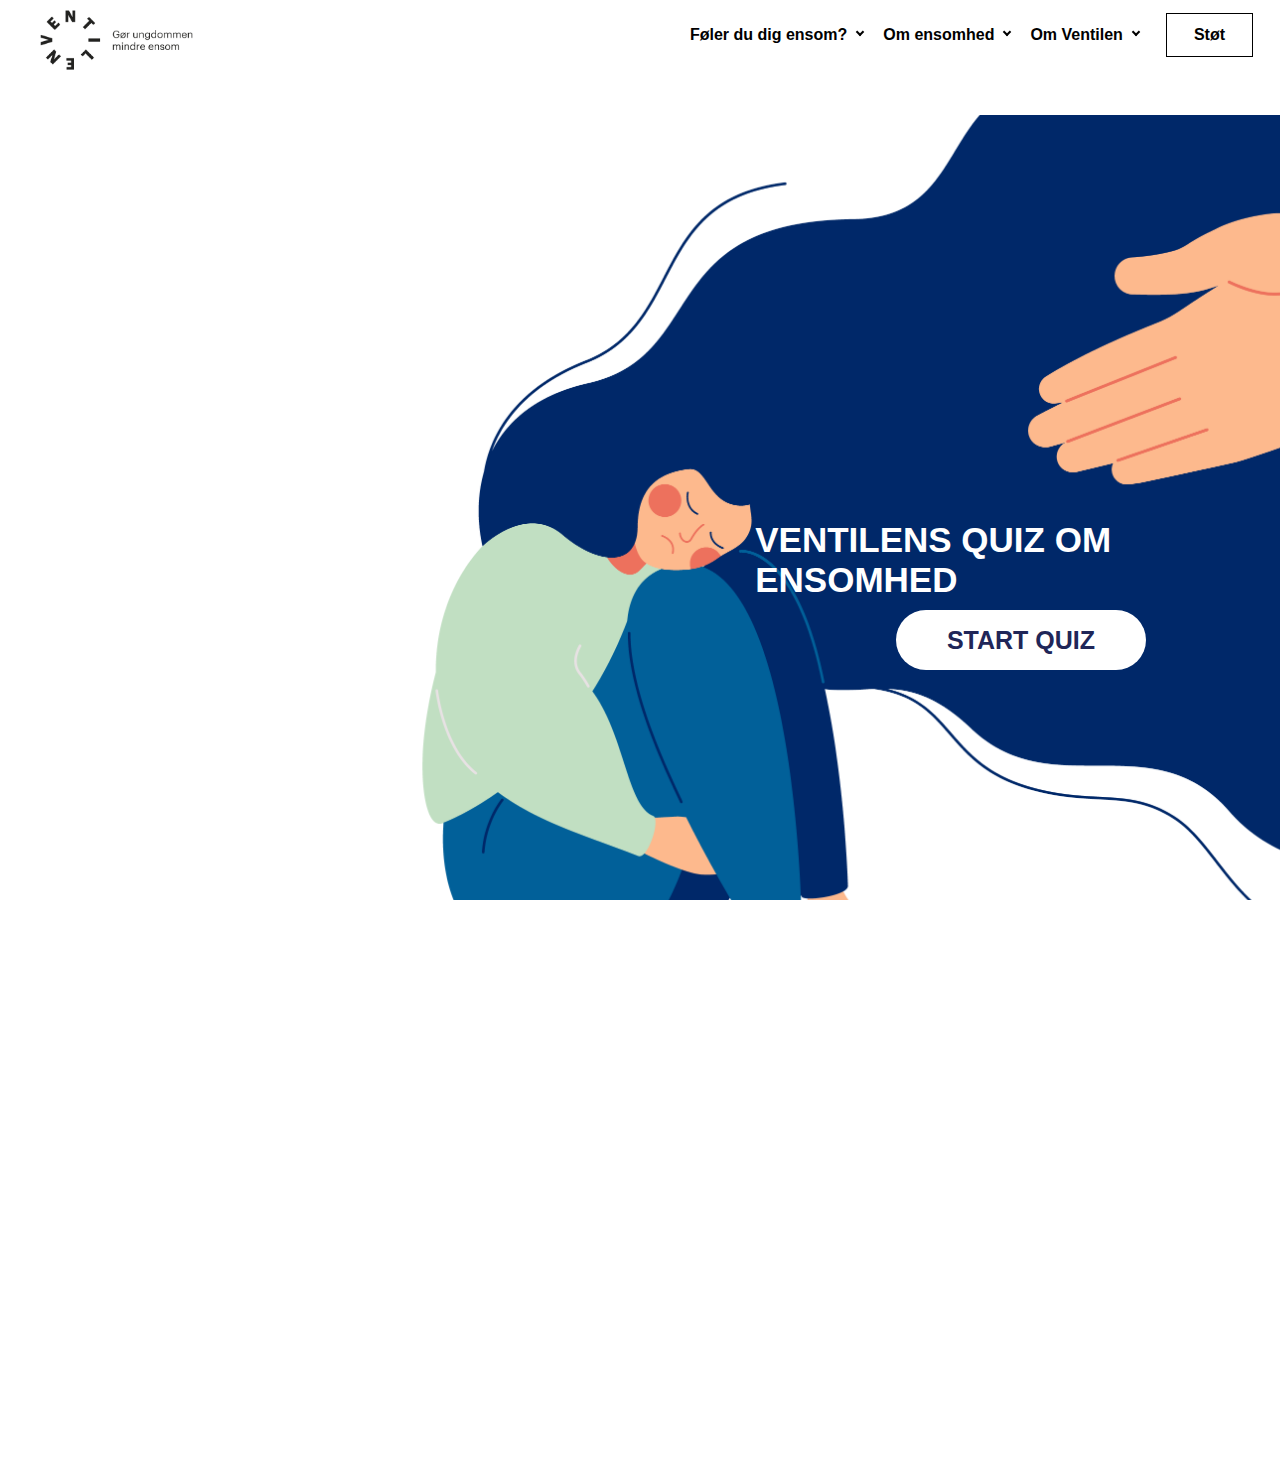
==== index.html @ 7a0beff2 "Update index.html" ====
<!DOCTYPE html>
<html lang="en">
<head>
  <meta charset="UTF-8">
  <meta name="viewport" content="width=device-width, initial-scale=1.0">
  <meta http-equiv="X-UA-Compatible" content="ie=edge">
  <link rel="stylesheet" href="stylesheet.css">
  <script defer src="martin.js"></script>
  <script defer src="ingi.js"></script>
  <script defer src="steffen.js"></script>
  <script  src="pernille.js"></script>
  <title>Ventilen - Quiz om ensomhed</title>
  <link rel='shortcut icon' type='image/x-icon' href='img/favicon.png' />
</head>

<body>
  <div class="header">
    <div class="menu-wrapper">
      <div class="logo">
        <img src="img/ventilen-logo.png" alt="">
      </div>
      <div class="menu">
        <ul>
          <li><a href="#">Føler du dig ensom?<i class="arrow"></i> </a></li>
          <li><a href="#">Om ensomhed<i class="arrow"></i></a> </li>
          <li><a href="#">Om Ventilen<i class="arrow"></i></a> </li>
          <li><a href="#">Støt</a> </li>
        </ul>
      </div>
    </div>
  </div>

  <div id="introduction" class="start" onclick="startquiz()">
    <div class ="intro_text">
        <h1>VENTILENS QUIZ OM ENSOMHED</h1>
  <div class="startquizbutton">
      <h2>START QUIZ</h2>
   </div>
   </div>
    <div class="background_image">
        <img src="img/ladywhite.png" alt="">
    </div>

</div>
<div class="wrapper">
  <div id="expand" onclick="expand()">
    <div class="expand-top">
      <h1>Tillykke! Du fik 5/5 rigtige.</h1>
    </div>
    <div class="expand-bottom">
      <div class="expand-left">
        <div class="wrapper1">
        <h2>Kontakt Ventilen Danmark</h2>
        <p>Hvis du vil vide noget om Ventilen som lands-organisation, om ensomhed blandt unge eller bare er i tvivl om, hvem du skal kontakte, så er det Ventilens sekretariat, du skal have fat i. Her sidder alle vores ansatte på et kontor i midten af Køben-<br>havn og venter bare på at høre fra dig.
        <br> <br>
        Vi kan fanges på telefon 70 20 83 08 hverdage kl. 10-16 med meget få undtagelser. Du er også meget velkommen til at skrive til sekretariatet på info@ventilen.dk. </p>
        </div>
        <div class="wrapper2">
        <h2>Følg med i, hvad vi laver</h2>
        <h3>Tilmeld dig vores nyhedsbrev</h3>

      <div id="error_message"></div>
        <form id="myform" onsubmit="return validation()">

         <div class="input_kasse">
             <input type="text" placeholder="Navn" id="name">
         </div>
         <div class="input_kasse">
              <input type="text" placeholder="Email" id="email">
         </div>

          <div class="submit_btn">
              <input type="submit">
          </div>
        </div>
      </div>
      <div class="expand-right">
        <div class="wrapper3">
        <a href="https://ventilen.dk/om-ensomhed/#hvad-er-ensomhed">Hvad er ensomhed?</a><br><br>
        <a href="https://ventilen.dk/om-ensomhed/#de-ensomme-unge">Læs mere om unge der er ensomme</a> <br><br>
        <a href="https://ventilen.dk/om-ensomhed/#hvad-kan-du-og-andre-goere">Hvad kan du og andre gøre?</a><br><br>
        <a href="https://ventilen.dk/for-unge/#modested-komsammen">Se Ventilen lokale tilbud</a><br><br>
        <a href="https://ventilen.dk/bliv-frivillig/">Læs mere om at blive frivillig</a><br><br>
        </div>
        <div class="wrapper4">
        <img src="img/friends.svg" alt="Venner">
        </div>
        <div class="wrapper5">
          <div class="some">
              <img src="img/instagram.png" alt="instagram-logo">
              <p>@ventilendanmark</p>
          </div>
          <div class="some">
            <img src="img/spotify.png" alt="spotify-logo">
            <p>Lyden af ensomhed</p>
          </div>


        </div>

      </div>
    </div>
  </div>


  <div class="progressbar-container" id="progressbar-container">
    <div class="bar-container">
      <div class="bar" id="bar">
      </div>
    </div>
  </div>


<div class="container">
    <div id="question-container">
      <div id="question">Hvad er ensomhed?</div>
      </div>
    <div id="question-container2">
      <div id="question">Hvor mange unge føler sig ensomme i Danmark?</div>
     </div>
</div>



<div class="flip-card-3D-wrapper">

  <div class="flip-card-456">
    <div id="flip-card4">
      <div class="flip-card-front4"><p>125.000</p><img src="img/kvindefacepalm.png" alt="hej4" class="card__illustrations"><button id="flip-card-btn-turn-to-back4"></button></div>
      <div class="flip-card-back4"><h3>Korrekt</h3><h4>125.000 unge føler sig ensomme. Regionale sundhedsprofiler viser, at 10-12% af de 16-29-årige ofte eller altid føler sig ensomme. Det svarer fx til, at 3 unge i hver klasse føler sig ensomme altid eller næsten altid.</h4><button id="flip-card-btn-turn-to-front4"></button><button id="nextbtn-korrekt4"class="nextbtn_style">Afslut</button></div>
      </div>
    <div id="flip-card5">
      <div class="flip-card-front5"><p>50.000</p><img src="img/kvindefacepalm.png" alt="hej5" class="card__illustrations"><button id="flip-card-btn-turn-to-back5"></button></div>
      <div class="flip-card-back5"><h3>Forkert</h3><h4>125.000 unge føler sig ensomme. Regionale sundhedsprofiler viser, at 10-12% af de 16-29-årige ofte eller altid føler sig ensomme. Det svarer fx til, at 3 unge i hver klasse føler sig ensomme altid eller næsten altid.</h4><button id="flip-card-btn-turn-to-front5"><button id="nextbtn-forkert5"class="nextbtn_style">Afslut</button></button></div>
    </div>
    <div id="flip-card6">
      <div class="flip-card-front6"><p>15.000</p><img src="img/manfacepalm.png" alt="hej6" class="card__illustrations"><button id="flip-card-btn-turn-to-back6"></button></div>
      <div class="flip-card-back6"><h3>Forkert</h3><h4>125.000 unge føler sig ensomme. Regionale sundhedsprofiler viser, at 10-12% af de 16-29-årige ofte eller altid føler sig ensomme. Det svarer fx til, at 3 unge i hver klasse føler sig ensomme altid eller næsten altid.</h4><button id="flip-card-btn-turn-to-front6"><button id="nextbtn-forkert6"class="nextbtn_style">Afslut</button></button></div>
</div> </div>

  <div class="flip-card-123">
    <div id="flip-card">
        <div class="flip-card-front"><p>En følelse, der opstår, når et menneske
          ikke får opfyldt sit sociale behov
          </p><img src="img/manfacepalm.png" alt="hej1" class="card__illustrations"><button id="flip-card-btn-turn-to-back"></button></div>
      	<div class="flip-card-back"><h3>Korrekt</h3><h4>Ensomhed er, når et menneske ikke får opfyldt sit sociale behov. Vi har alle brug for relationer til at opfylde disse, og vores sociale behov varierer også fra person til person. Nogle har kun brug for en eller to gode venner, mens andre har behov for at være en del af en større gruppe.</h4><button id="flip-card-btn-turn-to-front"></button><button id="nextbtn-korrekt"class="nextbtn_style">Næste</button></div></div>
    <div id="flip-card2">
        <div class="flip-card-front2"><p>En følelse, der opstår, når man er bange </p><img src="img/kvindefacepalm.png" alt="hej2" class="card__illustrations"><button id="flip-card-btn-turn-to-back2"></button></div>
      	<div class="flip-card-back2"><h3>Forkert</h3><h4>Ensomhed er, når et menneske ikke får opfyldt sit sociale behov. Vi har alle brug for relationer til at opfylde disse, og vores sociale behov varierer også fra person til person. Nogle har kun brug for en eller to gode venner, mens andre har behov for at være en del af en større gruppe.</h4><button id="flip-card-btn-turn-to-front2"><button id="nextbtn-forkert1"class="nextbtn_style">Næste</button></button></div>
      </div>
    <div id="flip-card3">
        <div class="flip-card-front3"><p>En følelse, der opstår, når man keder sig</p><img src="img/kvindefacepalm.png" alt="hej3" class="card__illustrations"><button id="flip-card-btn-turn-to-back3"></button></div>
        <div class="flip-card-back3"><h3>Forkert</h3><h4>Ensomhed er, når et menneske ikke får opfyldt sit sociale behov. Vi har alle brug for relationer til at opfylde disse, og vores sociale behov varierer også fra person til person. Nogle har kun brug for en eller to gode venner, mens andre har behov for at være en del af en større gruppe.</h4><button id="flip-card-btn-turn-to-front3"><button id="nextbtn-forkert2"class="nextbtn_style">Næste</button></button></div></div> </div>
</div>
<div class="slut_btn">
  <button id="afslut-btn" onclick="expand()">
    Afslut quiz
  </button>
</div>

</div>




</body>
</html>
---- stylesheet.css ----
body {
  display: flex;
  margin: 0;
  padding: 0;
  font-family: "Montserrat", sans-serif;
  flex-direction: column;
}
p {
  font-size: 1.1em;
  font-weight: 400;
}
h1 {
  font-size: 3em;
  font-weight: 700;
}
h2 {
  font-size: 1.8em;
  font-weight: 600;
}
h3 {
  font-size: 1.8em;
  font-weight: 500;
}

.wrapper {
  width: 1200px;
  height: 2000px;
  margin: 0 auto 0 auto;
}
.header {
  display: flex;
  height: 100px;
  width: 100%;
  align-items: center;
  background-color: #fff;
  margin-bottom: 5vh;
}
.menu-wrapper {
  width: 1200px;
  margin: 0 auto 0 auto;
  display: flex;
  justify-content: space-between;
}
.logo {
  display: flex;
}
.logo img {
  height: 60px;
  margin-top: 10px;
}
.menu {
  align-items: center;
  display: flex;
}
ul {
  display: flex;
  flex-direction: row;
}
li {
  display: flex;
  margin-left: 20px;
}
.menu a {
  font-weight: 600;
  text-decoration: none;
  color: #000;
  transition: 0.1s;
  font-size: 1em;
}
.menu a:hover {
  color: #e34a00;
}
.arrow {
  border: solid black;
  border-width: 0 2px 2px 0;
  display: inline-block;
  padding: 2px;
  transform: rotate(45deg);
  -webkit-transform: rotate(45deg);
  margin: 0 0 5px 10px;
}
.menu li:nth-child(4) {
  margin-left: 40px;
  padding: 0 15px 0 15px;
  outline: 1px solid #000;
  outline-offset: 12px;
}
#introduction {
  height: 90vh;
  background-color: #fff;
  transition: opacity 1s;
  position: relative;
}
.background_image img {
  height: 90vh;
  min-width: 75vw;
  margin-left: 25vw;
}

.intro_text h1 {
  position: absolute;
  font-size: 35px;
  margin-left: 59vw;
  margin-top: 45vh;
  color: #fff;
}
.startquizbutton {
  position: absolute;
  color: #202658;
  height: 60px;
  width: 250px;
  cursor: pointer;
  background-color: #fff;
  display: flex;
  justify-content: center;
  align-items: center;
  padding: 1% 1% 1% 1%;
  margin-left: 70vw;
  margin-top: 55vh;
  border-radius: 50px;
}
.startquizbutton h2 {
  font-size: 25px;
}

.startquizbutton:hover {
  background-color: transparent;
  color: #fff;
  border: 5px solid #fff;
}

/* martins nye kode */
/* martins nye kode */
/* martins nye kode */

html * {
  -webkit-font-smoothing: antialiased;
  -moz-osx-font-smoothing: grayscale;
}
*,
*:after,
*:before {
  -webkit-box-sizing: border-box;
  -moz-box-sizing: border-box;
  box-sizing: border-box;
}
html,
body {
  height: 100%;
  width: 100%;
  overflow: hidden;
}
.container {
  justify-content: center;
  align-items: center;

  position: relative;
  padding-top: 18vh;
  text-align: center;
}
#question {
  font-weight: 700;
  font-size: 40px;
  align-self: center;
}

#question-container2 {
  visibility: hidden;
}

.flip-card-3D-wrapper {
  width: 60%;
  height: 80%;
  max-width: 200px;
  max-height: 250px;
  position: relative;
  -o-perspective: 900px;
  -webkit-perspective: 900px;
  -ms-perspective: 900px;
  perspective: 900px;
  margin: 0 auto;
}

#flip-card2,
#flip-card4 {
  left: 300px;
}

#flip-card3,
#flip-card5 {
  right: 300px;
}

#flip-card,
#flip-card2,
#flip-card3,
#flip-card4,
#flip-card5,
#flip-card6 {
  width: 100%;
  height: 100%;
  text-align: center;
  margin: 50px auto;
  position: absolute;
  -o-transition: all 1s ease-in-out;
  -webkit-transition: all 1s ease-in-out;
  -ms-transition: all 1s ease-in-out;
  transition: all 1s ease-in-out;
  -o-transform-style: preserve-3d;
  -webkit-transform-style: preserve-3d;
  -ms-transform-style: preserve-3d;
  transform-style: preserve-3d;
}
.do-flip {
  -o-transform: rotateY(-180deg);
  -webkit-transform: rotateY(-180deg);
  -ms-transform: rotateY(-180deg);
  transform: rotateY(-180deg);
}
#flip-card-btn-turn-to-back2,
#flip-card-btn-turn-to-front2,
#flip-card-btn-turn-to-back4,
#flip-card-btn-turn-to-front4 {
  position: absolute;
  top: 50%;
  left: 50%;
  transform: translate(-50%, -50%);
  -ms-transform: translate(-50%, -50%);
  border-radius: 30px;
  width: 100%;
  height: 100%;
  right: 0px;
  background: transparent;
  cursor: pointer;
  border: none;
  outline: none;
}

#flip-card-btn-turn-to-back3,
#flip-card-btn-turn-to-front3,
#flip-card-btn-turn-to-back5,
#flip-card-btn-turn-to-front5 {
  position: absolute;
  top: 50%;
  left: 50%;
  transform: translate(-50%, -50%);
  -ms-transform: translate(-50%, -50%);
  border-radius: 30px;
  width: 100%;
  height: 100%;
  right: 0px;
  background: transparent;
  cursor: pointer;
  border: none;
  outline: none;
}

#flip-card-btn-turn-to-back,
#flip-card-btn-turn-to-front,
#flip-card-btn-turn-to-back6,
#flip-card-btn-turn-to-front6 {
  position: absolute;
  top: 50%;
  left: 50%;
  transform: translate(-50%, -50%);
  -ms-transform: translate(-50%, -50%);
  border-radius: 30px;
  width: 100%;
  height: 100%;
  right: 0px;
  background: transparent;
  cursor: pointer;
  border: none;
  outline: none;
}
#flip-card .flip-card-front,
#flip-card .flip-card-back,
#flip-card2 .flip-card-front2,
#flip-card2 .flip-card-back2,
#flip-card3 .flip-card-front3,
#flip-card3 .flip-card-back3,
#flip-card4 .flip-card-front4,
#flip-card4 .flip-card-back4,
#flip-card5 .flip-card-front5,
#flip-card5 .flip-card-back5,
#flip-card6 .flip-card-front6,
#flip-card6 .flip-card-back6 {
  width: 100%;
  height: 100%;
  position: absolute;
  -o-backface-visibility: hidden;
  -webkit-backface-visibility: hidden;
  -ms-backface-visibility: hidden;
  backface-visibility: hidden;
  z-index: 2;
  -webkit-box-shadow: 5px 6px 32px 2px rgba(133, 133, 133, 0.71);
  -moz-box-shadow: 5px 6px 32px 2px rgba(133, 133, 133, 0.71);
  box-shadow: 5px 6px 32px 2px rgba(133, 133, 133, 0.71);
}
#flip-card .flip-card-front,
#flip-card2 .flip-card-front2,
#flip-card3 .flip-card-front3,
#flip-card4 .flip-card-front4,
#flip-card5 .flip-card-front5,
#flip-card6 .flip-card-front6 {
  background: white;
}
#flip-card .flip-card-back,
#flip-card2 .flip-card-back2,
#flip-card3 .flip-card-back3,
#flip-card4 .flip-card-back4,
#flip-card5 .flip-card-back5,
#flip-card6 .flip-card-back6 {
  background: #c1dfc2;

  -o-transform: rotateY(180deg);
  -webkit-transform: rotateY(180deg);
  -ms-transform: rotateY(180deg);
  transform: rotateY(180deg);
}
#flip-card2 .flip-card-back2,
#flip-card4 .flip-card-back4 {
  background: #e34a00;

  -o-transform: rotateY(180deg);
  -webkit-transform: rotateY(180deg);
  -ms-transform: rotateY(180deg);
  transform: rotateY(180deg);
}
#flip-card3 .flip-card-back3,
#flip-card5 .flip-card-back5 {
  background: #e34a00;
  -o-transform: rotateY(180deg);
  -webkit-transform: rotateY(180deg);
  -ms-transform: rotateY(180deg);
  transform: rotateY(180deg);
}
#flip-card .flip-card-front p,
#flip-card .flip-card-back p,
#flip-card2 .flip-card-front2 p,
#flip-card2 .flip-card-back2 p,
#flip-card3 .flip-card-front3 p,
#flip-card3 .flip-card-back3 p,
#flip-card4 .flip-card-front4 p,
#flip-card4 .flip-card-back4 p,
#flip-card5 .flip-card-front5 p,
#flip-card5 .flip-card-back5 p,
#flip-card6 .flip-card-front6 p,
#flip-card6 .flip-card-back6 p {
  display: block;
  position: absolute;
  top: 55%;
  width: 100%;
  font-size: 16px;
}

#flip-card .flip-card-back h3,
#flip-card2 .flip-card-back2 h3,
#flip-card3 .flip-card-back3 h3,
#flip-card4 .flip-card-back4 h3,
#flip-card5 .flip-card-back5 h3,
#flip-card6 .flip-card-back6 h3 {
  display: block;
  position: absolute;
  top: 0%;
  width: 100%;
  color: #fff;
}

#flip-card .flip-card-back h4,
#flip-card2 .flip-card-back2 h4,
#flip-card3 .flip-card-back3 h4,
#flip-card4 .flip-card-back4 h4,
#flip-card5 .flip-card-back5 h4,
#flip-card6 .flip-card-back6 h4 {
  display: block;
  position: absolute;
  top: 20%;
  width: 100%;
  font-size: 12px;
  font-weight: 300;
  padding: 3px;
  color: #fff;
}

.flip-card-front,
.flip-card-back,
.flip-card-front2,
.flip-card-back2,
.flip-card-front3,
.flip-card-back3,
.flip-card-front4,
.flip-card-back4,
.flip-card-front5,
.flip-card-back5,
.flip-card-front6,
.flip-card-back6 {
  border-radius: 30px;
}
.nextbtn_style {
  position: absolute;
  top: 90%;
  left: 50%;
  transform: translate(-50%, -50%);
  -ms-transform: translate(-50%, -50%);
  border-radius: 30px;
  width: 50%;
  height: 10%;
  right: 0px;
  background: transparent;
  cursor: pointer;
  visibility: visible;
  border: 2px solid #fff;
  color: #fff;
  font-weight: 400;
  outline: none;
}
.nextbtn_style:hover {
  color: #e34a00;
  background-color: #fff;
}
/*
#nextbtn-korrekt {
  position: absolute;
  top: 90%;
  left: 50%;
  transform: translate(-50%, -50%);
  -ms-transform: translate(-50%, -50%);
  border-radius: 30px;
  width: 50%;
  height: 10%;
  right: 0px;
  background: transparent;
  cursor: pointer;
  visibility: visible;
  border: 2px solid #fff;
  color: #fff;
  /* skal give +1 korrekt*
}

#nextbtn-forkert1 {
  position: absolute;
  top: 90%;
  left: 50%;
  transform: translate(-50%, -50%);
  -ms-transform: translate(-50%, -50%);
  border-radius: 30px;
  width: 50%;
  height: 10%;
  right: 0px;
  background: transparent;
  cursor: pointer;
  visibility: visible;
  border: 2px solid #fff;
  color: #fff;
}

#nextbtn-forkert2 {
  position: absolute;
  top: 90%;
  left: 50%;
  transform: translate(-50%, -50%);
  -ms-transform: translate(-50%, -50%);
  border-radius: 30px;
  width: 50%;
  height: 10%;
  right: 0px;
  background: transparent;
  cursor: pointer;
  visibility: visible;
  border: 2px solid #fff;
  color: #fff;
}

#nextbtn-korrekt4 {
  position: absolute;
  top: 90%;
  left: 50%;
  transform: translate(-50%, -50%);
  -ms-transform: translate(-50%, -50%);
  border-radius: 30px;
  width: 50%;
  height: 10%;
  right: 0px;
  background: transparent;
  cursor: pointer;
  visibility: visible;
  border: 2px solid #fff;
  color: #fff;
  /* skal give +1 korrekt*
}

#nextbtn-forkert5 {
  position: absolute;
  top: 90%;
  left: 50%;
  transform: translate(-50%, -50%);
  -ms-transform: translate(-50%, -50%);
  border-radius: 30px;
  width: 50%;
  height: 10%;
  right: 0px;
  background: transparent;
  cursor: pointer;
  visibility: visible;
  border: 2px solid #fff;
  color: #fff;
}

#nextbtn-forkert6 {
  position: absolute;
  top: 90%;
  left: 50%;
  transform: translate(-50%, -50%);
  -ms-transform: translate(-50%, -50%);
  border-radius: 30px;
  width: 50%;
  height: 10%;
  right: 0px;
  background: transparent;
  cursor: pointer;
  visibility: visible;
  border: 2px solid #fff;
  color: #fff;
} */

.card__illustrations {
  display: block;
  max-width: 150px;
  max-height: 150px;
  margin: 0 auto 0px;
}

.progressbar-container {
  background: #fafafa;
  height: 10px;
  width: 60%;
  margin: 0 auto;
  border-radius: 10px;
}

.bar-container {
  background: #f0f0f0;
  height: 15px;
  width: 100%;
  border-radius: 10px;
}
.bar {
  background: #e34a00;
  height: 15px;
  width: 0%;
  border-radius: 10px;
  transition: width 400ms;
}
.slut_btn {
  align-content: center;
  justify-content: center;
  text-align: center;
}
#afslut-btn {
  width: 80px;
  height: 40px;
  background-color: #fff;
  box-shadow: 5px 6px 32px 2px grey;
  color: #e34a00;
  border: none;
  border-radius: 50px;
  outline: none;
}
#expand {
  height: 0;
  width: 1000px;
  margin-left: auto;
  margin-right: auto;
  background: #e34a00;
  display: none;
  border-radius: 20px;
  transition: 1s ease;
  color: #fff;
  visibility: hidden;
  display: flex;
  overflow: hidden;
}
.expand-top {
  width: 100%;
  height: 10%;
  top: 10%;
  text-align: center;
  font-size: 70%;
}

.expand-top h1 {
  padding-top: 20px;
}

.expand-bottom {
  display: flex;
  flex-direction: row;
  width: 100%;
  height: 85%;
}
.expand-left {
  width: 50%;
  height: 100%;
}
.expand-right {
  width: 50%;
  height: 100%;
}

.wrapper1 {
  width: 80%;
  padding: 10px;
  margin-left: 15%;
}

.wrapper1 h2 {
  text-align: left;
  margin-bottom: 20px;
  letter-spacing: 1px;
  color: #fff;
  font-family: "Montserrat", sans-serif;
  font-size: 25px;
}

.wrapper1 p {
  font-size: 15px;
}

.wrapper2 {
  padding: 5px;
  margin-left: 15%;
}

.wrapper2 h2 {
  text-align: left;
  margin-bottom: 20px;
  letter-spacing: 0.5px;
  color: #fff;
  font-family: "Montserrat", sans-serif;
  font-size: 25px;
}

.wrapper2 h3 {
  text-align: left;
  margin-bottom: 20px;
  letter-spacing: 0.5px;
  color: #fff;
  font-family: "Montserrat", sans-serif;
  font-size: 18px;
}

.input_kasse {
  margin-bottom: 10px;
  font-family: "Montserrat", sans-serif;
}

.input_kasse input[type="text"] {
  width: 80%;
  border: 1px solid #e0e0e0;
  padding: 10px;
  font-family: "Montserrat", sans-serif;
}

.submit_btn input[type="submit"] {
  border: 0;
  margin-top: 15px;
  padding: 10px;
  width: 80%;
  background: #fece0c;
  color: #fff;
  letter-spacing: 1px;
  border-radius: 10px;
  cursor: pointer;
}

#error_message {
  width: 80%;
  margin-bottom: 20px;
  padding: 0px;
  background: #fe8b8e;
  text-align: center;
  font-size: 14px;
  transition: all 0.5s ease;
}

.wrapper3 {
  width: 100%;
  padding: 10px;
  margin-left: 25%;
  margin-top: 14%;
}

.wrapper3 a {
  text-align: left;
  margin-bottom: 20px;
  color: #fff;
  font-size: 14px;
  font-family: "Montserrat", sans-serif;
}

.wrapper4 {
  width: 100%;
  margin-top: 41px;
}

.wrapper4 img {
  max-width: 50%;
  height: auto;
  margin-left: 25%;
}

.wrapper5 {
  width: 100%;
  padding: 10px;
  display: flex;
  flex-direction: row;
  justify-content: space-around;
  padding: 0 70px 0 70px;
}

.wrapper5 img {
  width: 38px;
  height: auto;
  margin-left: 40px;
}

.wrapper5 p {
  font-size: 12px;
}

.wrapper6 {
  width: 100%;

  padding: 10px;
}

.wrapper6 img {
  max-width: 5%;
  height: auto;
  margin-bottom: 5px;
  margin-left: 45px;
}

.wrapper6 p {
  font-size: 12px;
}
.some {
}
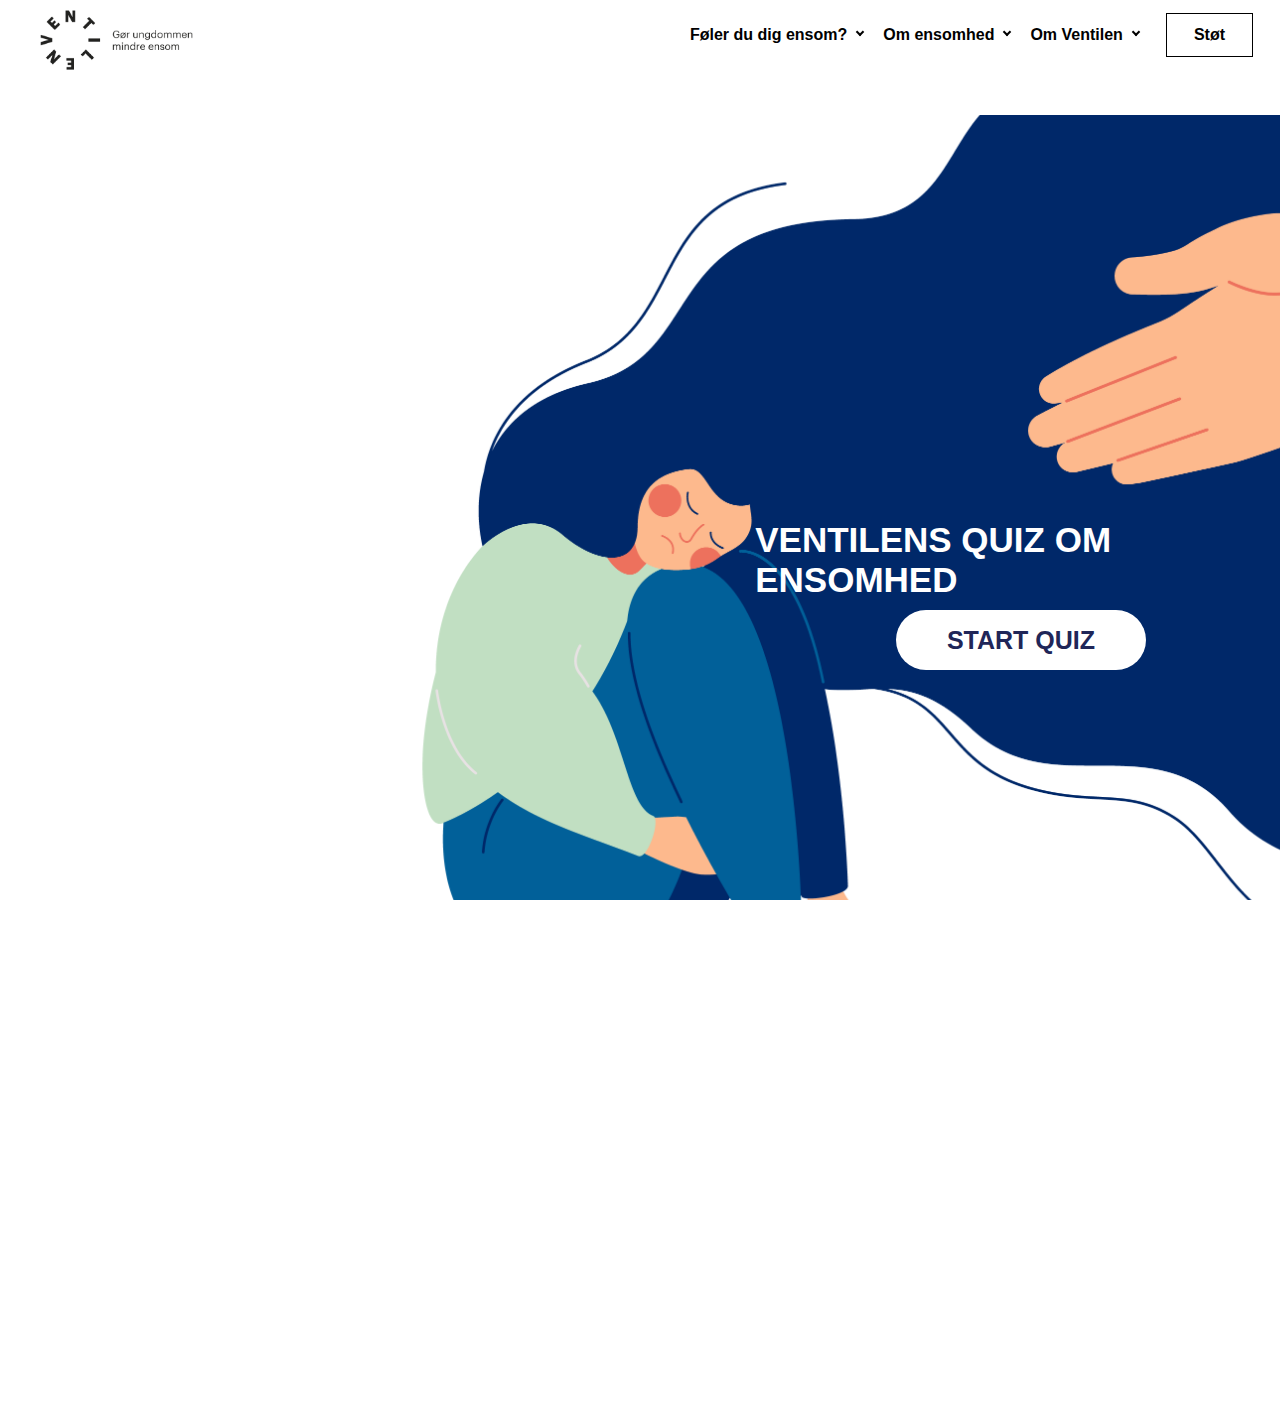
==== commit ae79da6f: "Update index.html" ====
--- a/index.html
+++ b/index.html
@@ -130,7 +130,7 @@
       <div class="flip-card-back4"><h3>Korrekt</h3><h4>125.000 unge føler sig ensomme. Regionale sundhedsprofiler viser, at 10-12% af de 16-29-årige ofte eller altid føler sig ensomme. Det svarer fx til, at 3 unge i hver klasse føler sig ensomme altid eller næsten altid.</h4><button id="flip-card-btn-turn-to-front4"></button><button id="nextbtn-korrekt4"class="nextbtn_style">Afslut</button></div>
       </div>
     <div id="flip-card5">
-      <div class="flip-card-front5"><p>50.000</p><img src="img/kvindefacepalm.png" alt="hej5" class="card__illustrations"><button id="flip-card-btn-turn-to-back5"></button></div>
+      <div class="flip-card-front5"><p>50.000</p><img src="img/sad.svg" alt="hej5" class="card__illustrations"><button id="flip-card-btn-turn-to-back5"></button></div>
       <div class="flip-card-back5"><h3>Forkert</h3><h4>125.000 unge føler sig ensomme. Regionale sundhedsprofiler viser, at 10-12% af de 16-29-årige ofte eller altid føler sig ensomme. Det svarer fx til, at 3 unge i hver klasse føler sig ensomme altid eller næsten altid.</h4><button id="flip-card-btn-turn-to-front5"><button id="nextbtn-forkert5"class="nextbtn_style">Afslut</button></button></div>
     </div>
     <div id="flip-card6">
@@ -149,7 +149,7 @@
       	<div class="flip-card-back2"><h3>Forkert</h3><h4>Ensomhed er, når et menneske ikke får opfyldt sit sociale behov. Vi har alle brug for relationer til at opfylde disse, og vores sociale behov varierer også fra person til person. Nogle har kun brug for en eller to gode venner, mens andre har behov for at være en del af en større gruppe.</h4><button id="flip-card-btn-turn-to-front2"><button id="nextbtn-forkert1"class="nextbtn_style">Næste</button></button></div>
       </div>
     <div id="flip-card3">
-        <div class="flip-card-front3"><p>En følelse, der opstår, når man keder sig</p><img src="img/kvindefacepalm.png" alt="hej3" class="card__illustrations"><button id="flip-card-btn-turn-to-back3"></button></div>
+        <div class="flip-card-front3"><p>En følelse, der opstår, når man keder sig</p><img src="img/sad.svg" alt="hej3" class="card__illustrations"><button id="flip-card-btn-turn-to-back3"></button></div>
         <div class="flip-card-back3"><h3>Forkert</h3><h4>Ensomhed er, når et menneske ikke får opfyldt sit sociale behov. Vi har alle brug for relationer til at opfylde disse, og vores sociale behov varierer også fra person til person. Nogle har kun brug for en eller to gode venner, mens andre har behov for at være en del af en større gruppe.</h4><button id="flip-card-btn-turn-to-front3"><button id="nextbtn-forkert2"class="nextbtn_style">Næste</button></button></div></div> </div>
 </div>
 <div class="slut_btn">
--- a/stylesheet.css
+++ b/stylesheet.css
@@ -153,15 +153,14 @@
 .container {
   justify-content: center;
   align-items: center;
-
   position: relative;
-  padding-top: 18vh;
   text-align: center;
 }
 #question {
-  font-weight: 700;
+  font-weight: 400;
   font-size: 40px;
   align-self: center;
+  padding-top: 7vh;
 }
 
 #question-container2 {
@@ -171,8 +170,8 @@
 .flip-card-3D-wrapper {
   width: 60%;
   height: 80%;
-  max-width: 200px;
-  max-height: 250px;
+  max-width: 220px;
+  max-height: 300px;
   position: relative;
   -o-perspective: 900px;
   -webkit-perspective: 900px;
@@ -309,7 +308,6 @@
 #flip-card2 .flip-card-back2,
 #flip-card3 .flip-card-back3,
 #flip-card4 .flip-card-back4,
-#flip-card5 .flip-card-back5,
 #flip-card6 .flip-card-back6 {
   background: #c1dfc2;
 
@@ -319,7 +317,7 @@
   transform: rotateY(180deg);
 }
 #flip-card2 .flip-card-back2,
-#flip-card4 .flip-card-back4 {
+#flip-card6 .flip-card-back6 {
   background: #e34a00;
 
   -o-transform: rotateY(180deg);
@@ -335,6 +333,8 @@
   -ms-transform: rotateY(180deg);
   transform: rotateY(180deg);
 }
+
+
 #flip-card .flip-card-front p,
 #flip-card .flip-card-back p,
 #flip-card2 .flip-card-front2 p,
@@ -349,7 +349,7 @@
 #flip-card6 .flip-card-back6 p {
   display: block;
   position: absolute;
-  top: 55%;
+  top: 65%;
   width: 100%;
   font-size: 16px;
 }
@@ -379,7 +379,7 @@
   width: 100%;
   font-size: 12px;
   font-weight: 300;
-  padding: 3px;
+  padding: 13px;
   color: #fff;
 }
 
@@ -529,6 +529,7 @@
   max-width: 150px;
   max-height: 150px;
   margin: 0 auto 0px;
+  margin-top: 12%;
 }
 
 .progressbar-container {
@@ -746,4 +747,5 @@
   font-size: 12px;
 }
 .some {
-}
+  cursor: pointer;
+}
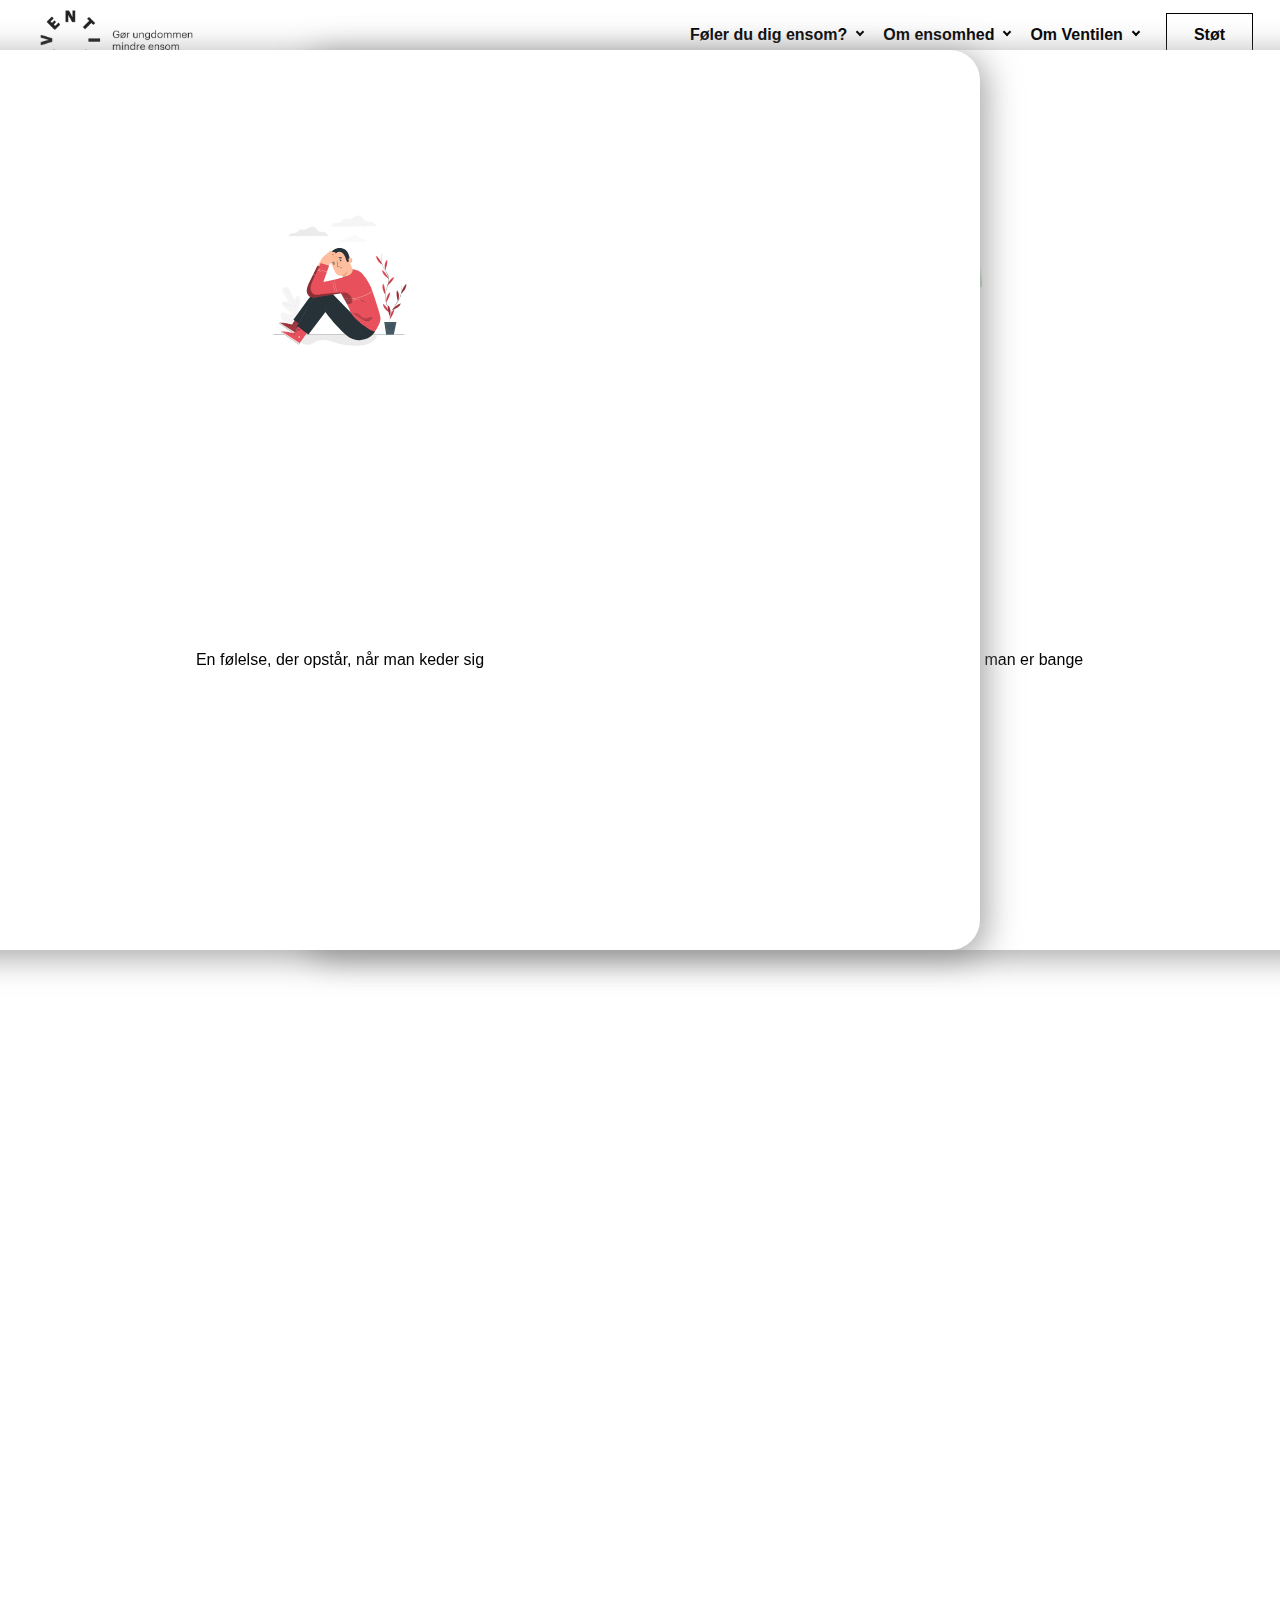
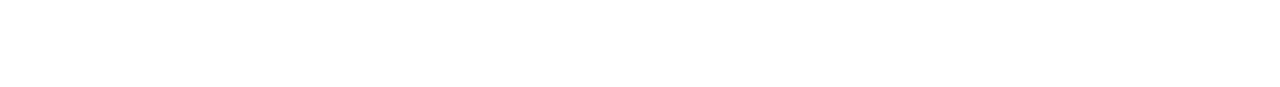
==== commit ffafe611: "Update index.html" ====
--- a/index.html
+++ b/index.html
@@ -1,5 +1,5 @@
 <!DOCTYPE html>
-<html lang="en">
+<html lang="da">
 <head>
   <meta charset="UTF-8">
   <meta name="viewport" content="width=device-width, initial-scale=1.0">
@@ -17,7 +17,7 @@
   <div class="header">
     <div class="menu-wrapper">
       <div class="logo">
-        <img src="img/ventilen-logo.png" alt="">
+        <img src="img/ventilen.png" alt="">
       </div>
       <div class="menu">
         <ul>
@@ -30,6 +30,7 @@
     </div>
   </div>
 
+
   <div id="introduction" class="start" onclick="startquiz()">
     <div class ="intro_text">
         <h1>VENTILENS QUIZ OM ENSOMHED</h1>
@@ -38,8 +39,9 @@
    </div>
    </div>
     <div class="background_image">
-        <img src="img/ladywhite.png" alt="">
+        <img src="img/mødestedforensomme.png" alt="">
     </div>
+
 
 </div>
 <div class="wrapper">
@@ -60,7 +62,7 @@
         <h3>Tilmeld dig vores nyhedsbrev</h3>
 
       <div id="error_message"></div>
-        <form id="myform" onsubmit="return validation()">
+        <form id="myform" onsubmit="return validation()"></form>
 
          <div class="input_kasse">
              <input type="text" placeholder="Navn" id="name">
@@ -83,7 +85,7 @@
         <a href="https://ventilen.dk/bliv-frivillig/">Læs mere om at blive frivillig</a><br><br>
         </div>
         <div class="wrapper4">
-        <img src="img/friends.svg" alt="Venner">
+        <img src="img/ensommeunge.svg" alt="Unge">
         </div>
         <div class="wrapper5">
           <div class="some">
@@ -126,31 +128,56 @@
 
   <div class="flip-card-456">
     <div id="flip-card4">
+<<<<<<< Updated upstream
       <div class="flip-card-front4"><p>125.000</p><img src="img/kvindefacepalm.png" alt="hej4" class="card__illustrations"><button id="flip-card-btn-turn-to-back4"></button></div>
+      <div class="flip-card-back4"><h3>Korrekt</h3><h4>125.000 unge føler sig ensomme. Regionale sundhedsprofiler viser, at 10-12% af de 16-29-årige ofte eller altid føler sig ensomme. Det svarer fx til, at 3 unge i hver klasse føler sig ensomme altid eller næsten altid.</h4><button id="flip-card-btn-turn-to-front4"></button><button id="nextbtn-korrekt4" class="nextbtn_style">Afslut</button></div>
+      </div>
+    <div id="flip-card5">
+      <div class="flip-card-front5"><p>50.000</p><img src="img/sad.svg" alt="hej5" class="card__illustrations"><button id="flip-card-btn-turn-to-back5"></button></div>
+      <div class="flip-card-back5"><h3>Forkert</h3><h4>125.000 unge føler sig ensomme. Regionale sundhedsprofiler viser, at 10-12% af de 16-29-årige ofte eller altid føler sig ensomme. Det svarer fx til, at 3 unge i hver klasse føler sig ensomme altid eller næsten altid.</h4><button id="flip-card-btn-turn-to-front5"><button id="nextbtn-forkert5" class="nextbtn_style">Afslut</button></button></div>
+    </div>
+    <div id="flip-card6">
+      <div class="flip-card-front6"><p>15.000</p><img src="img/manfacepalm.png" alt="hej6" class="card__illustrations"><button id="flip-card-btn-turn-to-back6"></button></div>
+      <div class="flip-card-back6"><h3>Forkert</h3><h4>125.000 unge føler sig ensomme. Regionale sundhedsprofiler viser, at 10-12% af de 16-29-årige ofte eller altid føler sig ensomme. Det svarer fx til, at 3 unge i hver klasse føler sig ensomme altid eller næsten altid.</h4><button id="flip-card-btn-turn-to-front6"><button id="nextbtn-forkert6" class="nextbtn_style">Afslut</button></button></div>
+=======
+      <div class="flip-card-front4"><p>125.000</p><img src="img/ensomhed.png" alt="hej4" class="card__illustrations"><button id="flip-card-btn-turn-to-back4"></button></div>
       <div class="flip-card-back4"><h3>Korrekt</h3><h4>125.000 unge føler sig ensomme. Regionale sundhedsprofiler viser, at 10-12% af de 16-29-årige ofte eller altid føler sig ensomme. Det svarer fx til, at 3 unge i hver klasse føler sig ensomme altid eller næsten altid.</h4><button id="flip-card-btn-turn-to-front4"></button><button id="nextbtn-korrekt4"class="nextbtn_style">Afslut</button></div>
       </div>
     <div id="flip-card5">
-      <div class="flip-card-front5"><p>50.000</p><img src="img/sad.svg" alt="hej5" class="card__illustrations"><button id="flip-card-btn-turn-to-back5"></button></div>
+      <div class="flip-card-front5"><p>50.000</p><img src="img/ensom.svg" alt="hej5" class="card__illustrations"><button id="flip-card-btn-turn-to-back5"></button></div>
       <div class="flip-card-back5"><h3>Forkert</h3><h4>125.000 unge føler sig ensomme. Regionale sundhedsprofiler viser, at 10-12% af de 16-29-årige ofte eller altid føler sig ensomme. Det svarer fx til, at 3 unge i hver klasse føler sig ensomme altid eller næsten altid.</h4><button id="flip-card-btn-turn-to-front5"><button id="nextbtn-forkert5"class="nextbtn_style">Afslut</button></button></div>
     </div>
     <div id="flip-card6">
-      <div class="flip-card-front6"><p>15.000</p><img src="img/manfacepalm.png" alt="hej6" class="card__illustrations"><button id="flip-card-btn-turn-to-back6"></button></div>
+      <div class="flip-card-front6"><p>15.000</p><img src="img/alene.png" alt="hej6" class="card__illustrations"><button id="flip-card-btn-turn-to-back6"></button></div>
       <div class="flip-card-back6"><h3>Forkert</h3><h4>125.000 unge føler sig ensomme. Regionale sundhedsprofiler viser, at 10-12% af de 16-29-årige ofte eller altid føler sig ensomme. Det svarer fx til, at 3 unge i hver klasse føler sig ensomme altid eller næsten altid.</h4><button id="flip-card-btn-turn-to-front6"><button id="nextbtn-forkert6"class="nextbtn_style">Afslut</button></button></div>
+>>>>>>> Stashed changes
 </div> </div>
 
   <div class="flip-card-123">
     <div id="flip-card">
         <div class="flip-card-front"><p>En følelse, der opstår, når et menneske
           ikke får opfyldt sit sociale behov
+<<<<<<< Updated upstream
           </p><img src="img/manfacepalm.png" alt="hej1" class="card__illustrations"><button id="flip-card-btn-turn-to-back"></button></div>
+      	<div class="flip-card-back"><h3>Korrekt</h3><h4>Ensomhed er, når et menneske ikke får opfyldt sit sociale behov. Vi har alle brug for relationer til at opfylde disse, og vores sociale behov varierer også fra person til person. Nogle har kun brug for en eller to gode venner, mens andre har behov for at være en del af en større gruppe.</h4><button id="flip-card-btn-turn-to-front"></button><button id="nextbtn-korrekt" class="nextbtn_style">Næste</button></div></div>
+    <div id="flip-card2">
+        <div class="flip-card-front2"><p>En følelse, der opstår, når man er bange </p><img src="img/kvindefacepalm.png" alt="hej2" class="card__illustrations"><button id="flip-card-btn-turn-to-back2"></button></div>
+      	<div class="flip-card-back2"><h3>Forkert</h3><h4>Ensomhed er, når et menneske ikke får opfyldt sit sociale behov. Vi har alle brug for relationer til at opfylde disse, og vores sociale behov varierer også fra person til person. Nogle har kun brug for en eller to gode venner, mens andre har behov for at være en del af en større gruppe.</h4><button id="flip-card-btn-turn-to-front2"><button id="nextbtn-forkert1" class="nextbtn_style">Næste</button></button></div>
+      </div>
+    <div id="flip-card3">
+        <div class="flip-card-front3"><p>En følelse, der opstår, når man keder sig</p><img src="img/sad.svg" alt="hej3" class="card__illustrations"><button id="flip-card-btn-turn-to-back3"></button></div>
+        <div class="flip-card-back3"><h3>Forkert</h3><h4>Ensomhed er, når et menneske ikke får opfyldt sit sociale behov. Vi har alle brug for relationer til at opfylde disse, og vores sociale behov varierer også fra person til person. Nogle har kun brug for en eller to gode venner, mens andre har behov for at være en del af en større gruppe.</h4><button id="flip-card-btn-turn-to-front3"><button id="nextbtn-forkert2" class="nextbtn_style">Næste</button></button></div></div> </div>
+=======
+        </p><img src="img/alene.png" alt="hej1" class="card__illustrations"><button id="flip-card-btn-turn-to-back"></button></div>
       	<div class="flip-card-back"><h3>Korrekt</h3><h4>Ensomhed er, når et menneske ikke får opfyldt sit sociale behov. Vi har alle brug for relationer til at opfylde disse, og vores sociale behov varierer også fra person til person. Nogle har kun brug for en eller to gode venner, mens andre har behov for at være en del af en større gruppe.</h4><button id="flip-card-btn-turn-to-front"></button><button id="nextbtn-korrekt"class="nextbtn_style">Næste</button></div></div>
     <div id="flip-card2">
-        <div class="flip-card-front2"><p>En følelse, der opstår, når man er bange </p><img src="img/kvindefacepalm.png" alt="hej2" class="card__illustrations"><button id="flip-card-btn-turn-to-back2"></button></div>
+        <div class="flip-card-front2"><p>En følelse, der opstår, når man er bange </p><img src="img/ensomhed.png" alt="hej2" class="card__illustrations"><button id="flip-card-btn-turn-to-back2"></button></div>
       	<div class="flip-card-back2"><h3>Forkert</h3><h4>Ensomhed er, når et menneske ikke får opfyldt sit sociale behov. Vi har alle brug for relationer til at opfylde disse, og vores sociale behov varierer også fra person til person. Nogle har kun brug for en eller to gode venner, mens andre har behov for at være en del af en større gruppe.</h4><button id="flip-card-btn-turn-to-front2"><button id="nextbtn-forkert1"class="nextbtn_style">Næste</button></button></div>
       </div>
     <div id="flip-card3">
-        <div class="flip-card-front3"><p>En følelse, der opstår, når man keder sig</p><img src="img/sad.svg" alt="hej3" class="card__illustrations"><button id="flip-card-btn-turn-to-back3"></button></div>
+        <div class="flip-card-front3"><p>En følelse, der opstår, når man keder sig</p><img src="img/ensom.svg" alt="hej3" class="card__illustrations"><button id="flip-card-btn-turn-to-back3"></button></div>
         <div class="flip-card-back3"><h3>Forkert</h3><h4>Ensomhed er, når et menneske ikke får opfyldt sit sociale behov. Vi har alle brug for relationer til at opfylde disse, og vores sociale behov varierer også fra person til person. Nogle har kun brug for en eller to gode venner, mens andre har behov for at være en del af en større gruppe.</h4><button id="flip-card-btn-turn-to-front3"><button id="nextbtn-forkert2"class="nextbtn_style">Næste</button></button></div></div> </div>
+>>>>>>> Stashed changes
 </div>
 <div class="slut_btn">
   <button id="afslut-btn" onclick="expand()">
--- a/stylesheet.css
+++ b/stylesheet.css
@@ -333,7 +333,6 @@
   -ms-transform: rotateY(180deg);
   transform: rotateY(180deg);
 }
-
 
 #flip-card .flip-card-front p,
 #flip-card .flip-card-back p,
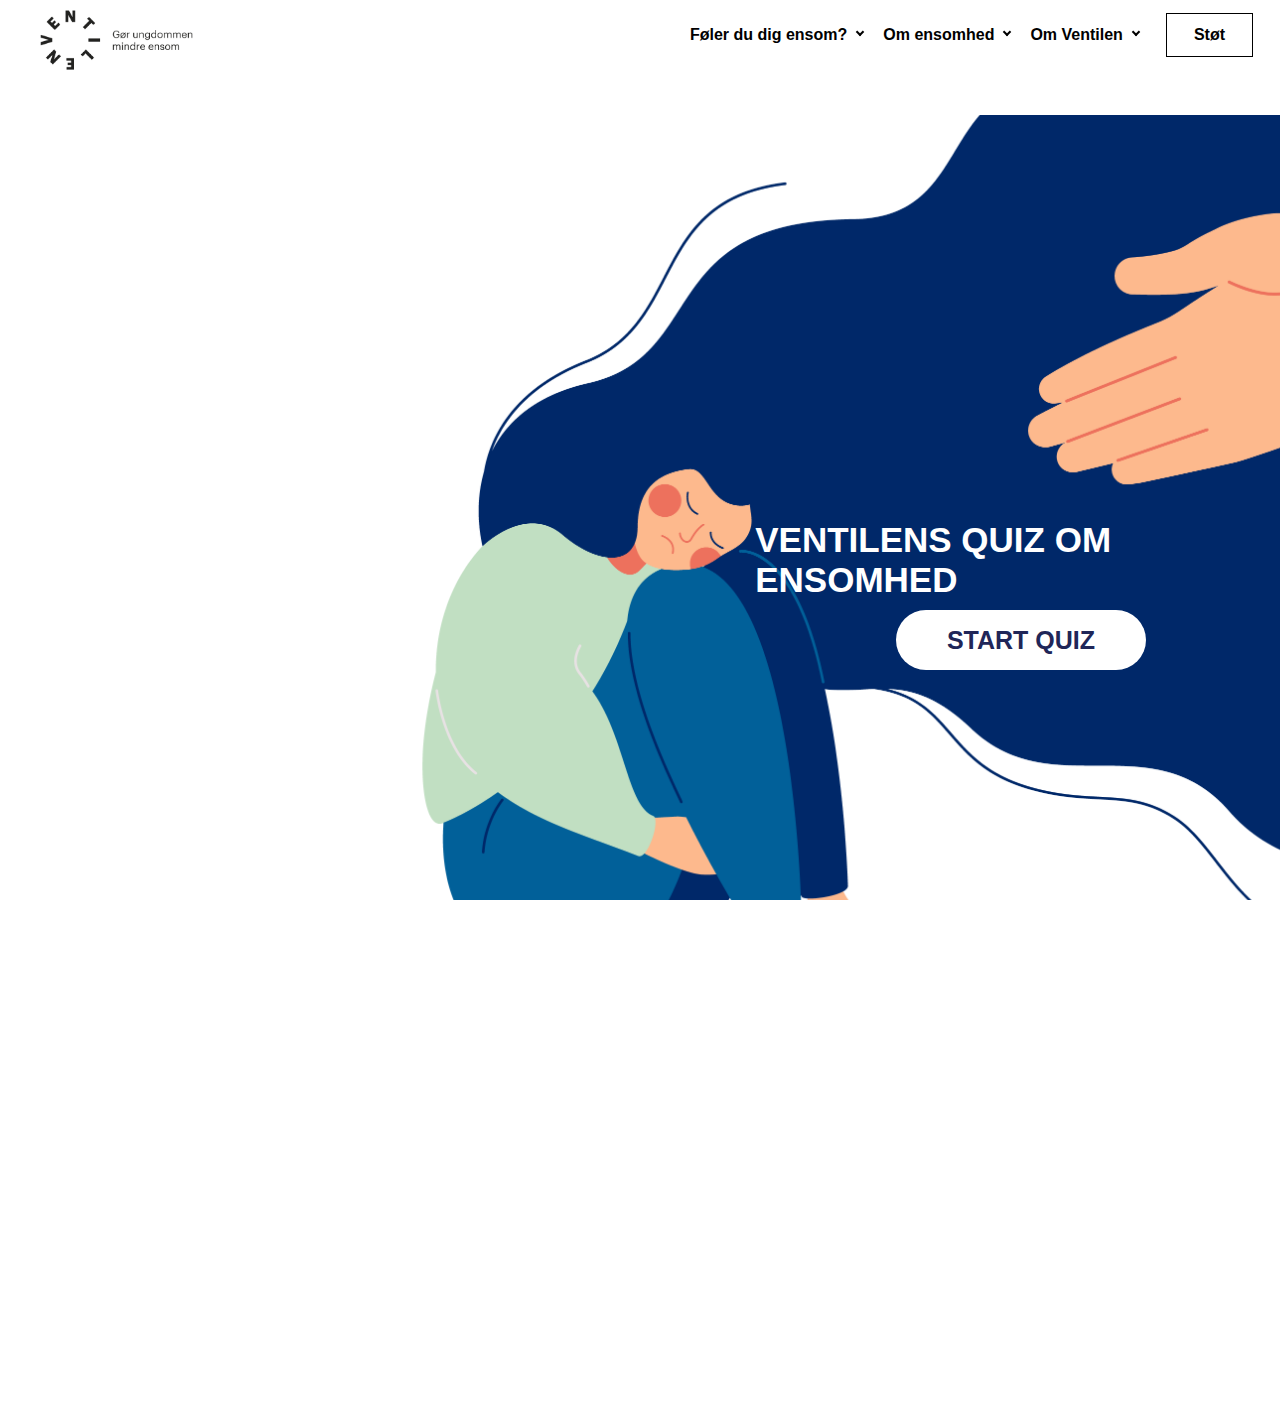
==== commit 9bc7f1ad: "tester billednavne" ====
--- a/index.html
+++ b/index.html
@@ -128,18 +128,6 @@
 
   <div class="flip-card-456">
     <div id="flip-card4">
-<<<<<<< Updated upstream
-      <div class="flip-card-front4"><p>125.000</p><img src="img/kvindefacepalm.png" alt="hej4" class="card__illustrations"><button id="flip-card-btn-turn-to-back4"></button></div>
-      <div class="flip-card-back4"><h3>Korrekt</h3><h4>125.000 unge føler sig ensomme. Regionale sundhedsprofiler viser, at 10-12% af de 16-29-årige ofte eller altid føler sig ensomme. Det svarer fx til, at 3 unge i hver klasse føler sig ensomme altid eller næsten altid.</h4><button id="flip-card-btn-turn-to-front4"></button><button id="nextbtn-korrekt4" class="nextbtn_style">Afslut</button></div>
-      </div>
-    <div id="flip-card5">
-      <div class="flip-card-front5"><p>50.000</p><img src="img/sad.svg" alt="hej5" class="card__illustrations"><button id="flip-card-btn-turn-to-back5"></button></div>
-      <div class="flip-card-back5"><h3>Forkert</h3><h4>125.000 unge føler sig ensomme. Regionale sundhedsprofiler viser, at 10-12% af de 16-29-årige ofte eller altid føler sig ensomme. Det svarer fx til, at 3 unge i hver klasse føler sig ensomme altid eller næsten altid.</h4><button id="flip-card-btn-turn-to-front5"><button id="nextbtn-forkert5" class="nextbtn_style">Afslut</button></button></div>
-    </div>
-    <div id="flip-card6">
-      <div class="flip-card-front6"><p>15.000</p><img src="img/manfacepalm.png" alt="hej6" class="card__illustrations"><button id="flip-card-btn-turn-to-back6"></button></div>
-      <div class="flip-card-back6"><h3>Forkert</h3><h4>125.000 unge føler sig ensomme. Regionale sundhedsprofiler viser, at 10-12% af de 16-29-årige ofte eller altid føler sig ensomme. Det svarer fx til, at 3 unge i hver klasse føler sig ensomme altid eller næsten altid.</h4><button id="flip-card-btn-turn-to-front6"><button id="nextbtn-forkert6" class="nextbtn_style">Afslut</button></button></div>
-=======
       <div class="flip-card-front4"><p>125.000</p><img src="img/ensomhed.png" alt="hej4" class="card__illustrations"><button id="flip-card-btn-turn-to-back4"></button></div>
       <div class="flip-card-back4"><h3>Korrekt</h3><h4>125.000 unge føler sig ensomme. Regionale sundhedsprofiler viser, at 10-12% af de 16-29-årige ofte eller altid føler sig ensomme. Det svarer fx til, at 3 unge i hver klasse føler sig ensomme altid eller næsten altid.</h4><button id="flip-card-btn-turn-to-front4"></button><button id="nextbtn-korrekt4"class="nextbtn_style">Afslut</button></div>
       </div>
@@ -150,24 +138,12 @@
     <div id="flip-card6">
       <div class="flip-card-front6"><p>15.000</p><img src="img/alene.png" alt="hej6" class="card__illustrations"><button id="flip-card-btn-turn-to-back6"></button></div>
       <div class="flip-card-back6"><h3>Forkert</h3><h4>125.000 unge føler sig ensomme. Regionale sundhedsprofiler viser, at 10-12% af de 16-29-årige ofte eller altid føler sig ensomme. Det svarer fx til, at 3 unge i hver klasse føler sig ensomme altid eller næsten altid.</h4><button id="flip-card-btn-turn-to-front6"><button id="nextbtn-forkert6"class="nextbtn_style">Afslut</button></button></div>
->>>>>>> Stashed changes
 </div> </div>
 
   <div class="flip-card-123">
     <div id="flip-card">
         <div class="flip-card-front"><p>En følelse, der opstår, når et menneske
           ikke får opfyldt sit sociale behov
-<<<<<<< Updated upstream
-          </p><img src="img/manfacepalm.png" alt="hej1" class="card__illustrations"><button id="flip-card-btn-turn-to-back"></button></div>
-      	<div class="flip-card-back"><h3>Korrekt</h3><h4>Ensomhed er, når et menneske ikke får opfyldt sit sociale behov. Vi har alle brug for relationer til at opfylde disse, og vores sociale behov varierer også fra person til person. Nogle har kun brug for en eller to gode venner, mens andre har behov for at være en del af en større gruppe.</h4><button id="flip-card-btn-turn-to-front"></button><button id="nextbtn-korrekt" class="nextbtn_style">Næste</button></div></div>
-    <div id="flip-card2">
-        <div class="flip-card-front2"><p>En følelse, der opstår, når man er bange </p><img src="img/kvindefacepalm.png" alt="hej2" class="card__illustrations"><button id="flip-card-btn-turn-to-back2"></button></div>
-      	<div class="flip-card-back2"><h3>Forkert</h3><h4>Ensomhed er, når et menneske ikke får opfyldt sit sociale behov. Vi har alle brug for relationer til at opfylde disse, og vores sociale behov varierer også fra person til person. Nogle har kun brug for en eller to gode venner, mens andre har behov for at være en del af en større gruppe.</h4><button id="flip-card-btn-turn-to-front2"><button id="nextbtn-forkert1" class="nextbtn_style">Næste</button></button></div>
-      </div>
-    <div id="flip-card3">
-        <div class="flip-card-front3"><p>En følelse, der opstår, når man keder sig</p><img src="img/sad.svg" alt="hej3" class="card__illustrations"><button id="flip-card-btn-turn-to-back3"></button></div>
-        <div class="flip-card-back3"><h3>Forkert</h3><h4>Ensomhed er, når et menneske ikke får opfyldt sit sociale behov. Vi har alle brug for relationer til at opfylde disse, og vores sociale behov varierer også fra person til person. Nogle har kun brug for en eller to gode venner, mens andre har behov for at være en del af en større gruppe.</h4><button id="flip-card-btn-turn-to-front3"><button id="nextbtn-forkert2" class="nextbtn_style">Næste</button></button></div></div> </div>
-=======
         </p><img src="img/alene.png" alt="hej1" class="card__illustrations"><button id="flip-card-btn-turn-to-back"></button></div>
       	<div class="flip-card-back"><h3>Korrekt</h3><h4>Ensomhed er, når et menneske ikke får opfyldt sit sociale behov. Vi har alle brug for relationer til at opfylde disse, og vores sociale behov varierer også fra person til person. Nogle har kun brug for en eller to gode venner, mens andre har behov for at være en del af en større gruppe.</h4><button id="flip-card-btn-turn-to-front"></button><button id="nextbtn-korrekt"class="nextbtn_style">Næste</button></div></div>
     <div id="flip-card2">
@@ -177,7 +153,6 @@
     <div id="flip-card3">
         <div class="flip-card-front3"><p>En følelse, der opstår, når man keder sig</p><img src="img/ensom.svg" alt="hej3" class="card__illustrations"><button id="flip-card-btn-turn-to-back3"></button></div>
         <div class="flip-card-back3"><h3>Forkert</h3><h4>Ensomhed er, når et menneske ikke får opfyldt sit sociale behov. Vi har alle brug for relationer til at opfylde disse, og vores sociale behov varierer også fra person til person. Nogle har kun brug for en eller to gode venner, mens andre har behov for at være en del af en større gruppe.</h4><button id="flip-card-btn-turn-to-front3"><button id="nextbtn-forkert2"class="nextbtn_style">Næste</button></button></div></div> </div>
->>>>>>> Stashed changes
 </div>
 <div class="slut_btn">
   <button id="afslut-btn" onclick="expand()">
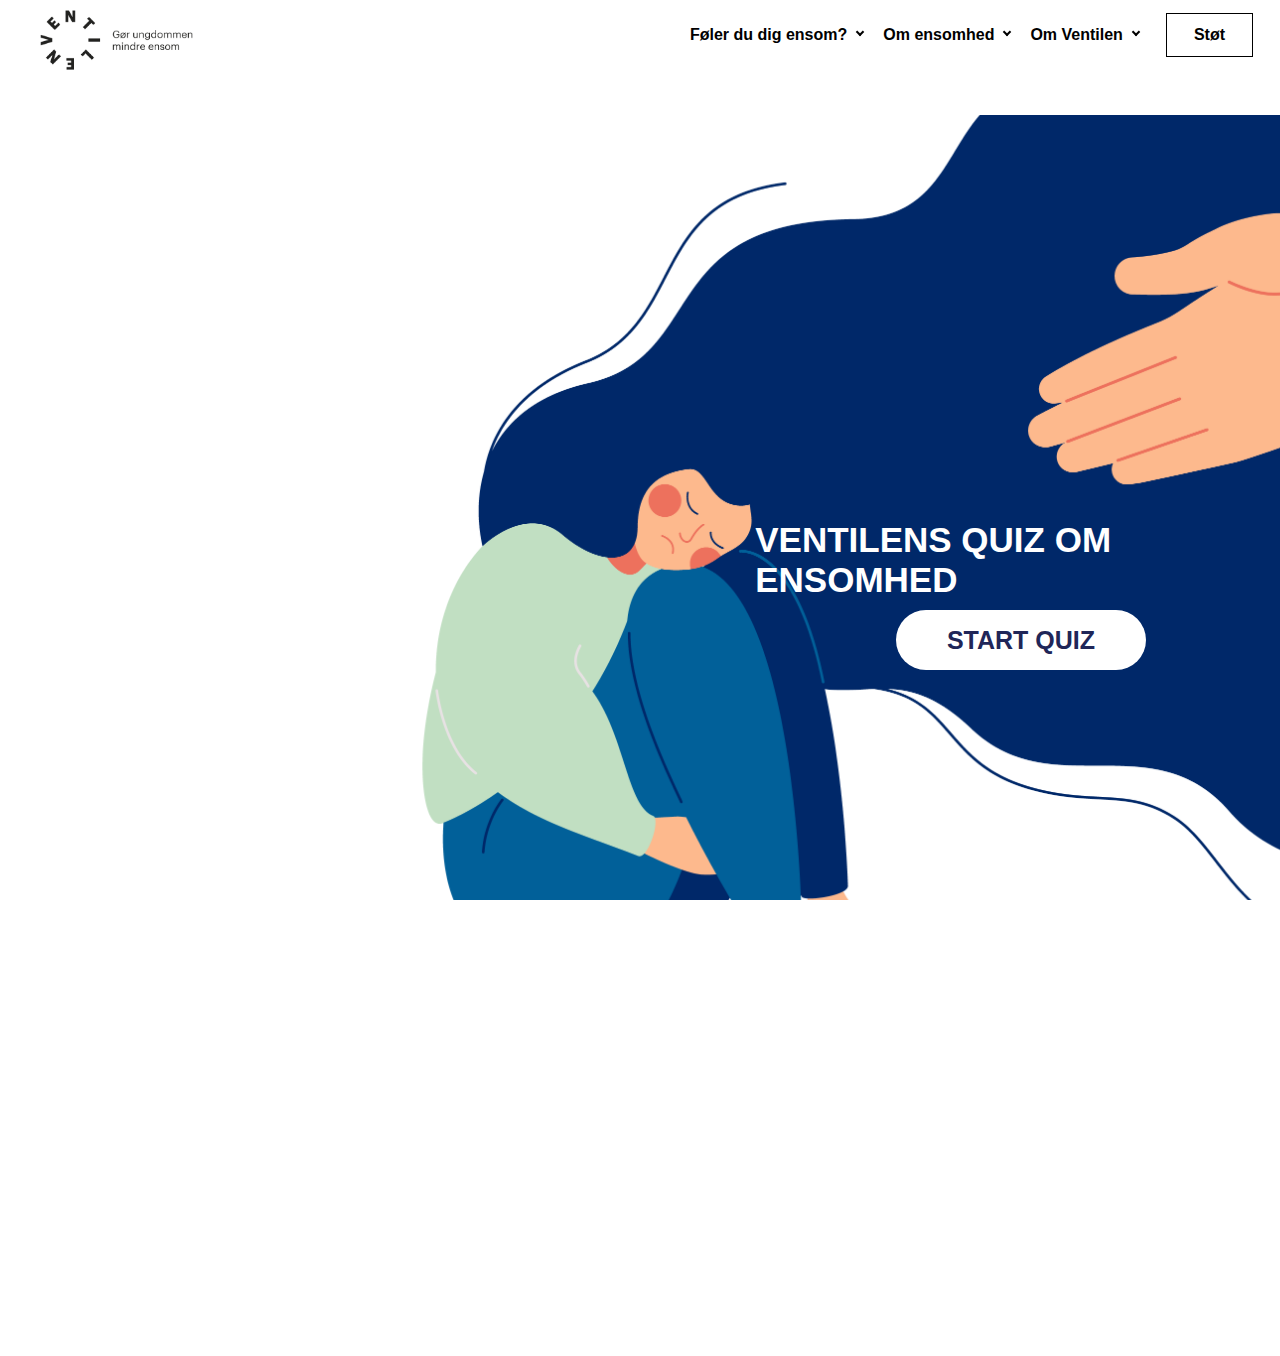
==== commit b4594ab7: "Spørgsmål position" ====
--- a/index.html
+++ b/index.html
@@ -17,7 +17,7 @@
   <div class="header">
     <div class="menu-wrapper">
       <div class="logo">
-        <img src="img/ventilen.png" alt="">
+        <img src="img/ventilen.png" alt="ensomme organisation">
       </div>
       <div class="menu">
         <ul>
@@ -39,7 +39,7 @@
    </div>
    </div>
     <div class="background_image">
-        <img src="img/mødestedforensomme.png" alt="">
+        <img src="img/mødestedforensomme.png" alt="mødested for ensomme">
     </div>
 
 
@@ -47,7 +47,7 @@
 <div class="wrapper">
   <div id="expand" onclick="expand()">
     <div class="expand-top">
-      <h1>Tillykke! Du fik 5/5 rigtige.</h1>
+      <h1>Tillykke! Du fik 2/2 rigtige.</h1>
     </div>
     <div class="expand-bottom">
       <div class="expand-left">
@@ -62,7 +62,7 @@
         <h3>Tilmeld dig vores nyhedsbrev</h3>
 
       <div id="error_message"></div>
-        <form id="myform" onsubmit="return validation()"></form>
+        <form id="myform" onsubmit="return validation()">
 
          <div class="input_kasse">
              <input type="text" placeholder="Navn" id="name">
@@ -85,7 +85,7 @@
         <a href="https://ventilen.dk/bliv-frivillig/">Læs mere om at blive frivillig</a><br><br>
         </div>
         <div class="wrapper4">
-        <img src="img/ensommeunge.svg" alt="Unge">
+        <img src="img/ensommeunge.svg" alt="fællesskab for unge">
         </div>
         <div class="wrapper5">
           <div class="some">
@@ -128,15 +128,15 @@
 
   <div class="flip-card-456">
     <div id="flip-card4">
-      <div class="flip-card-front4"><p>125.000</p><img src="img/ensomhed.png" alt="hej4" class="card__illustrations"><button id="flip-card-btn-turn-to-back4"></button></div>
+      <div class="flip-card-front4"><p>125.000</p><img src="img/ensomhed.png" alt="ensomhed" class="card__illustrations"><button id="flip-card-btn-turn-to-back4"></button></div>
       <div class="flip-card-back4"><h3>Korrekt</h3><h4>125.000 unge føler sig ensomme. Regionale sundhedsprofiler viser, at 10-12% af de 16-29-årige ofte eller altid føler sig ensomme. Det svarer fx til, at 3 unge i hver klasse føler sig ensomme altid eller næsten altid.</h4><button id="flip-card-btn-turn-to-front4"></button><button id="nextbtn-korrekt4"class="nextbtn_style">Afslut</button></div>
       </div>
     <div id="flip-card5">
-      <div class="flip-card-front5"><p>50.000</p><img src="img/ensom.svg" alt="hej5" class="card__illustrations"><button id="flip-card-btn-turn-to-back5"></button></div>
+      <div class="flip-card-front5"><p>50.000</p><img src="img/ensom.svg" alt="ensom" class="card__illustrations"><button id="flip-card-btn-turn-to-back5"></button></div>
       <div class="flip-card-back5"><h3>Forkert</h3><h4>125.000 unge føler sig ensomme. Regionale sundhedsprofiler viser, at 10-12% af de 16-29-årige ofte eller altid føler sig ensomme. Det svarer fx til, at 3 unge i hver klasse føler sig ensomme altid eller næsten altid.</h4><button id="flip-card-btn-turn-to-front5"><button id="nextbtn-forkert5"class="nextbtn_style">Afslut</button></button></div>
     </div>
     <div id="flip-card6">
-      <div class="flip-card-front6"><p>15.000</p><img src="img/alene.png" alt="hej6" class="card__illustrations"><button id="flip-card-btn-turn-to-back6"></button></div>
+      <div class="flip-card-front6"><p>15.000</p><img src="img/alene.png" alt="alene" class="card__illustrations"><button id="flip-card-btn-turn-to-back6"></button></div>
       <div class="flip-card-back6"><h3>Forkert</h3><h4>125.000 unge føler sig ensomme. Regionale sundhedsprofiler viser, at 10-12% af de 16-29-årige ofte eller altid føler sig ensomme. Det svarer fx til, at 3 unge i hver klasse føler sig ensomme altid eller næsten altid.</h4><button id="flip-card-btn-turn-to-front6"><button id="nextbtn-forkert6"class="nextbtn_style">Afslut</button></button></div>
 </div> </div>
 
@@ -144,14 +144,14 @@
     <div id="flip-card">
         <div class="flip-card-front"><p>En følelse, der opstår, når et menneske
           ikke får opfyldt sit sociale behov
-        </p><img src="img/alene.png" alt="hej1" class="card__illustrations"><button id="flip-card-btn-turn-to-back"></button></div>
+        </p><img src="img/alene.png" alt="alene unge" class="card__illustrations"><button id="flip-card-btn-turn-to-back"></button></div>
       	<div class="flip-card-back"><h3>Korrekt</h3><h4>Ensomhed er, når et menneske ikke får opfyldt sit sociale behov. Vi har alle brug for relationer til at opfylde disse, og vores sociale behov varierer også fra person til person. Nogle har kun brug for en eller to gode venner, mens andre har behov for at være en del af en større gruppe.</h4><button id="flip-card-btn-turn-to-front"></button><button id="nextbtn-korrekt"class="nextbtn_style">Næste</button></div></div>
     <div id="flip-card2">
-        <div class="flip-card-front2"><p>En følelse, der opstår, når man er bange </p><img src="img/ensomhed.png" alt="hej2" class="card__illustrations"><button id="flip-card-btn-turn-to-back2"></button></div>
+        <div class="flip-card-front2"><p>En følelse, der opstår, når man er bange </p><img src="img/ensomhed.png" alt="ensomhed hjælp" class="card__illustrations"><button id="flip-card-btn-turn-to-back2"></button></div>
       	<div class="flip-card-back2"><h3>Forkert</h3><h4>Ensomhed er, når et menneske ikke får opfyldt sit sociale behov. Vi har alle brug for relationer til at opfylde disse, og vores sociale behov varierer også fra person til person. Nogle har kun brug for en eller to gode venner, mens andre har behov for at være en del af en større gruppe.</h4><button id="flip-card-btn-turn-to-front2"><button id="nextbtn-forkert1"class="nextbtn_style">Næste</button></button></div>
       </div>
     <div id="flip-card3">
-        <div class="flip-card-front3"><p>En følelse, der opstår, når man keder sig</p><img src="img/ensom.svg" alt="hej3" class="card__illustrations"><button id="flip-card-btn-turn-to-back3"></button></div>
+        <div class="flip-card-front3"><p>En følelse, der opstår, når man keder sig</p><img src="img/ensom.svg" alt="ensomme unge" class="card__illustrations"><button id="flip-card-btn-turn-to-back3"></button></div>
         <div class="flip-card-back3"><h3>Forkert</h3><h4>Ensomhed er, når et menneske ikke får opfyldt sit sociale behov. Vi har alle brug for relationer til at opfylde disse, og vores sociale behov varierer også fra person til person. Nogle har kun brug for en eller to gode venner, mens andre har behov for at være en del af en større gruppe.</h4><button id="flip-card-btn-turn-to-front3"><button id="nextbtn-forkert2"class="nextbtn_style">Næste</button></button></div></div> </div>
 </div>
 <div class="slut_btn">
--- a/stylesheet.css
+++ b/stylesheet.css
@@ -164,7 +164,7 @@
 }
 
 #question-container2 {
-  visibility: hidden;
+  display: none;
 }
 
 .flip-card-3D-wrapper {
@@ -178,6 +178,7 @@
   -ms-perspective: 900px;
   perspective: 900px;
   margin: 0 auto;
+  margin-top: 30px;
 }
 
 #flip-card2,
@@ -537,6 +538,7 @@
   width: 60%;
   margin: 0 auto;
   border-radius: 10px;
+  margin-bottom: 30px;
 }
 
 .bar-container {
